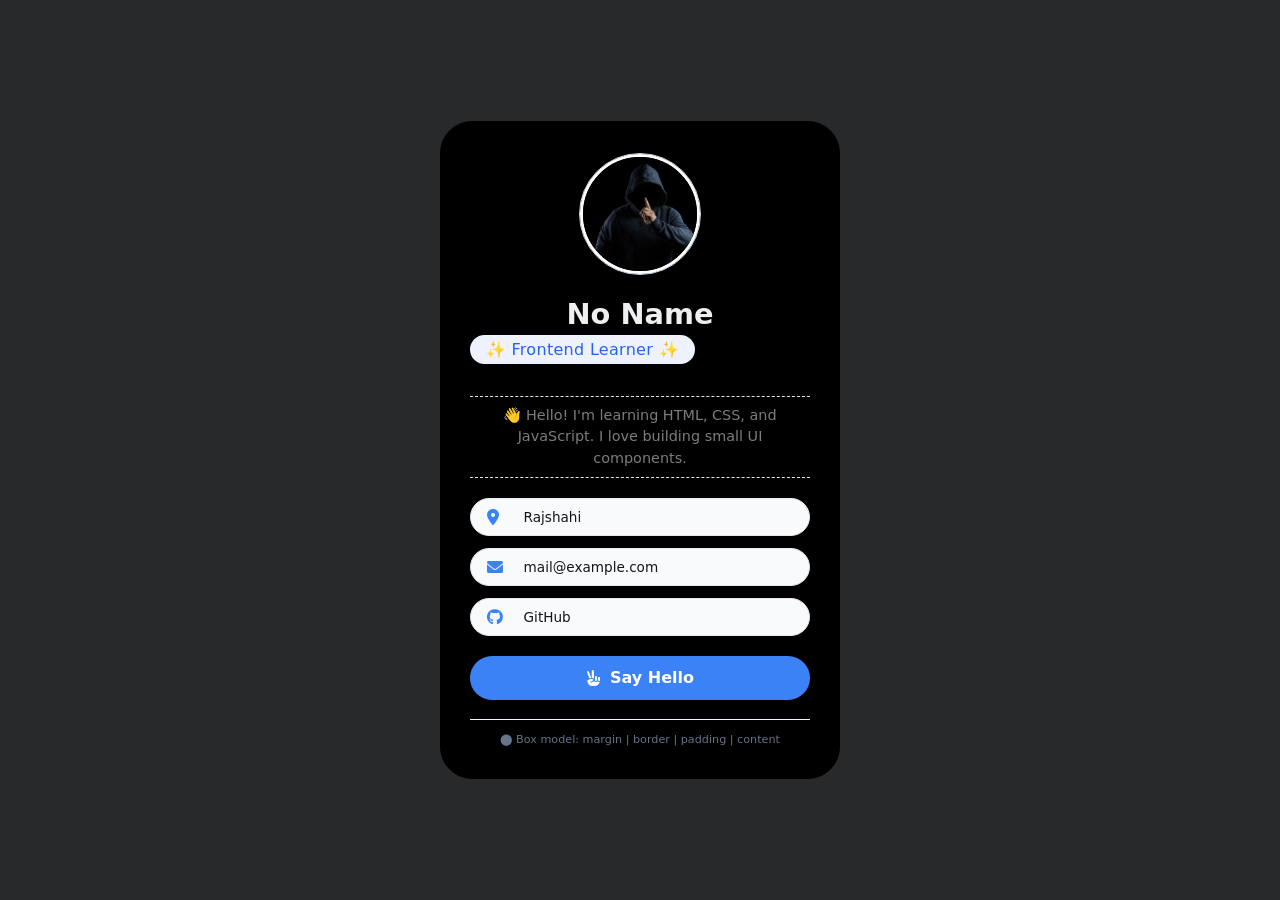
==== index.html @ 788404b5 "html Added" ====
<!DOCTYPE html>
<html lang="en">

<head>
    <meta charset="UTF-8">
    <meta name="viewport" content="width=device-width, initial-scale=1.0">
    <title>Basic Profile Card</title>
    <link rel="stylesheet" href="https://cdnjs.cloudflare.com/ajax/libs/font-awesome/6.0.0-beta3/css/all.min.css">
    <style>
        * {
            margin: 0;
            padding: 0;
            box-sizing: border-box;
        }

        body {
            font-family: 'Segoe UI', Roboto, system-ui, sans-serif;
            background: #27292b;
            min-height: 100vh;
            display: flex;
            align-items: center;
            justify-content: center;
            padding: 2rem;
        }

        .profile-card {
            max-width: 400px;
            width: 100%;
            background: rgb(0, 0, 0);
            padding: 2rem 1.8rem;
            border-radius: 32px;
            border: 1px solid black;
            margin: 0 auto;
            /* box-shadow: 
                inset 0 -3em 3em rgb(107, 80, 80),
                0 0 0 2px rgb(78, 60, 60),
                0.3em 0.3em 1em rgba(88, 85, 85, 0.6); */
            transition: transform 0.2s ease, box-shadow 0.2s;

        }

        .profile-card:hover {
            transform: translateY(-4px);
            box-shadow:
                inset 0 -3em 3em rgb(107, 80, 80),
                0 0 0 2px rgb(78, 60, 60),
                0.3em 0.3em 1em rgba(88, 85, 85, 0.6),
                0 20px 32px rgba(0, 0, 0, 0.12);
        }

        .avatar-container {
            text-align: center;
            margin-bottom: 1.2rem;
        }

        .avatar {
            width: 120px;
            height: 120px;
            border-radius: 50%;
            object-fit: cover;
            border: 3px solid white;
            outline: 1px solid #cbd5e1;
            box-shadow: 0 6px 12px rgba(0, 0, 0, 0.1);
            animation-name: profileImageAnimation;
            animation-duration: 10s;
            animation-iteration-count: infinite;
            /* animation-timing-function: linear; */
            /* animation_delay: 3s; */
            /* animation: name duration timing-function delay iteration-count direction fill-mode; */
        }

        .avatar:hover {
            animation-play-state: paused;

        }


        /* @keyframes profileImageAnimation {
            0% {
                transform: scale(1);
            } 
            50% {
                transform: scale(2);
            }
            100% {
                transform: scale(1);
            }
            to{
                transform: rotate(360deg);
             } 
        }*/
        @keyframes profileImageAnimation {
            to {
                transform: rotate(360deg);
            }
        }


        .profile-name {
            font-size: 1.8rem;
            font-weight: 700;
            text-align: center;
            color: #eeeff1;
            margin-bottom: 0.25rem;

        }

        .title {
            text-align: center;
            font-size: 1rem;
            font-weight: 500;
            color: #2563eb;
            background: #eef2ff;
            display: inline-block;
            width: auto;
            margin: 0 auto 1rem auto;
            padding: 0.3rem 1rem;
            border-radius: 40px;
            letter-spacing: 0.3px;
            animation: title 5s ease-in-out infinite;
            animation-direction: alternate;
        }

        @keyframes title {
            from {
                transform: translateX(0);
            }

            to {
                transform: translateX(125px);
            }
        }

        .bio {
            text-align: center;
            font-size: 0.9rem;
            line-height: 1.5;
            color: #7a7d80;
            margin: 1rem 0 1.2rem 0;
            padding: 0.5rem 0;
            border-top: 1px dashed #e2e8f0;
            border-bottom: 1px dashed #e2e8f0;
        }

        .details-list {
            list-style: none;
            margin: 1rem 0 1.2rem 0;
            padding: 0;
        }

        .detail-item {
            display: flex;
            align-items: center;
            gap: 0.7rem;
            background: #f8fafc;
            padding: 0.65rem 1rem;
            border-radius: 60px;
            margin-bottom: 0.7rem;
            font-size: 0.85rem;
            color: #151516;
            border: 1px solid #e2e8f0;
        }

        .detail-item i {
            width: 1.6rem;
            color: #3b82f6;
            font-size: 1rem;
        }

        /* email text can wrap */
        .email-text {
            font-family: monospace;
            word-break: break-all;
        }
        .greet-btn {
            width: 100%;
            background: #3b82f6;
            border: none;
            padding: 0.8rem 0;
            font-size: 1rem;
            font-weight: 600;
            color: white;
            border-radius: 40px;
            cursor: pointer;
            transition: background 0.2s, transform 0.1s;
            margin-top: 0.6rem;
            font-family: inherit;
            display: flex;
            align-items: center;
            justify-content: center;
            gap: 8px;
            box-shadow: 0 2px 6px rgba(0, 0, 0, 0.1);
        }

        .greet-btn:hover {
            background: #2563eb;
        }

        .greet-btn:active {
            transform: scale(0.97);
        }

        /* small footer note for box model demo (optional) */
        .model-note {
            text-align: center;
            font-size: 0.7rem;
            color: #64748b;
            margin-top: 1.2rem;
            border-top: 1px solid #eef2ff;
            padding-top: 0.8rem;
        }

        /* responsive */
        @media (max-width: 450px) {
            .profile-card {
                padding: 1.5rem;
            }
            .name {
                font-size: 1.5rem;
            }
        }
    </style>
</head>

<body>
    <main class="profile-card">
        <figure class="avatar-container">
            <img class="avatar" src="../assets/image/image.png" alt="Profile Image" loading="lazy">
            <figcaption style="display: none;">Profile photo: No Name, developer</figcaption>
        </figure>

        <header>
            <h1 class="profile-name">No Name</h1>
            <p class="title">✨ Frontend Learner ✨</p>
        </header>
        <section class="bio">
            <p>👋 Hello! I'm learning HTML, CSS, and JavaScript.
                I love building small UI components.</p>
        </section>
        <article>
            <ul class="details-list">
                <li class="detail-item">
                    <i class="fas fa-map-marker-alt"></i>
                    <span>Rajshahi</span>
                </li>
                <li class="detail-item">
                    <i class="fas fa-envelope"></i>
                    <span>mail@example.com</span>
                </li>
                <li class="detail-item">
                    <i class="fab fa-github"></i>
                    <span>GitHub</span>
                </li>
            </ul>
            <button class="greet-btn" id="greetingButton">
                <i class="fas fa-hand-peace"></i> Say Hello
            </button>

            <!-- tiny footer to show box model explanation (optional) -->
            <footer class="model-note">
                ⬤ Box model: margin | border | padding | content
            </footer>
        </article>
    </main>
</body>

</html>
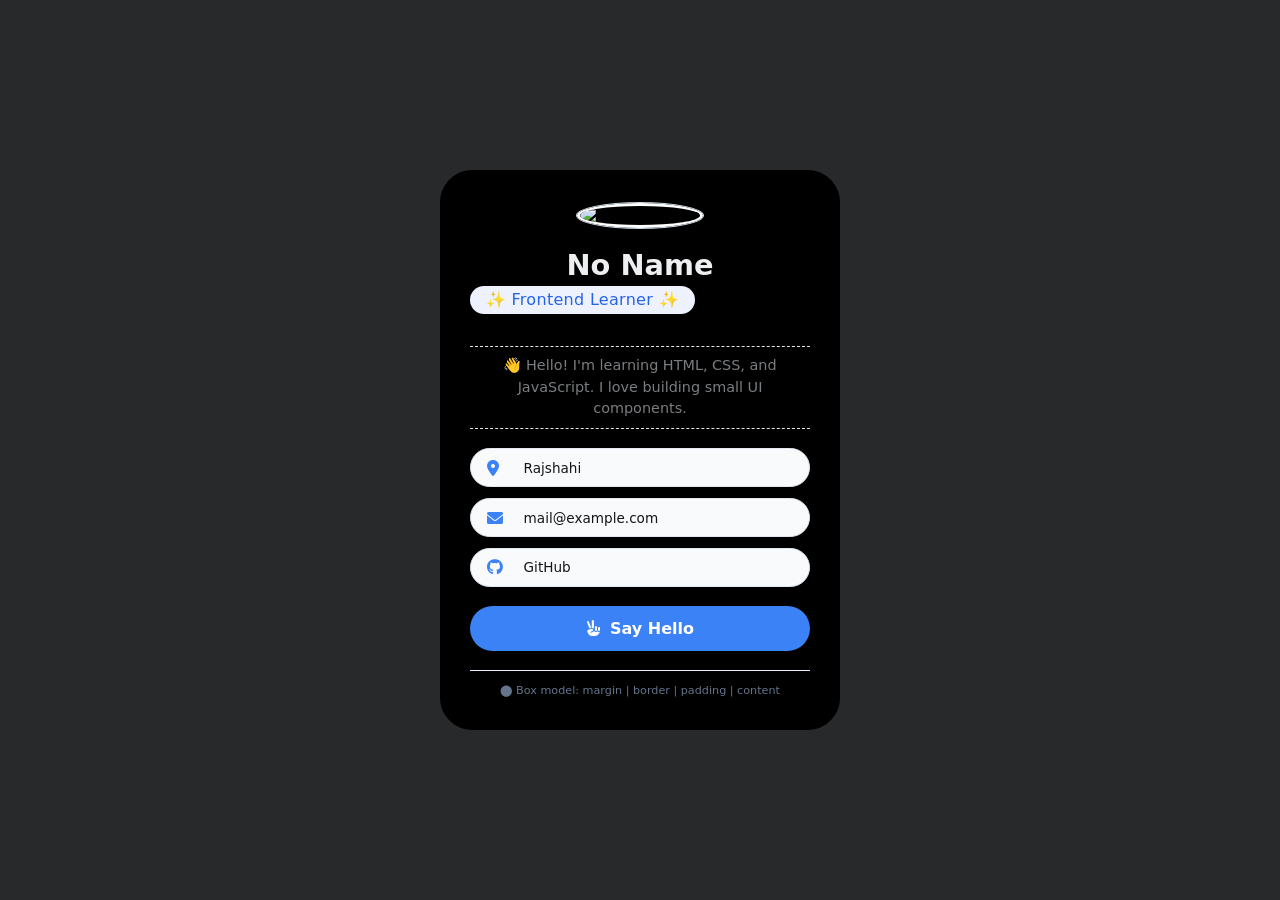
==== commit 8a1630e0: "..." ====
--- a/index.html
+++ b/index.html
@@ -4,7 +4,7 @@
 <head>
     <meta charset="UTF-8">
     <meta name="viewport" content="width=device-width, initial-scale=1.0">
-    <title>Basic Profile Card</title>
+    <title>Profile</title>
     <link rel="stylesheet" href="https://cdnjs.cloudflare.com/ajax/libs/font-awesome/6.0.0-beta3/css/all.min.css">
     <style>
         * {
@@ -42,8 +42,8 @@
         .profile-card:hover {
             transform: translateY(-4px);
             box-shadow:
-                inset 0 -3em 3em rgb(107, 80, 80),
-                0 0 0 2px rgb(78, 60, 60),
+                inset 0 -3em 3em rgb(41, 39, 39),
+                0 0 0 2px rgb(35, 33, 33),
                 0.3em 0.3em 1em rgba(88, 85, 85, 0.6),
                 0 20px 32px rgba(0, 0, 0, 0.12);
         }
@@ -225,7 +225,7 @@
 <body>
     <main class="profile-card">
         <figure class="avatar-container">
-            <img class="avatar" src="../assets/image/image.png" alt="Profile Image" loading="lazy">
+            <img class="avatar" src="" alt="Profile Image" loading="lazy">
             <figcaption style="display: none;">Profile photo: No Name, developer</figcaption>
         </figure>
 
@@ -264,4 +264,4 @@
     </main>
 </body>
 
-</html>+</html>
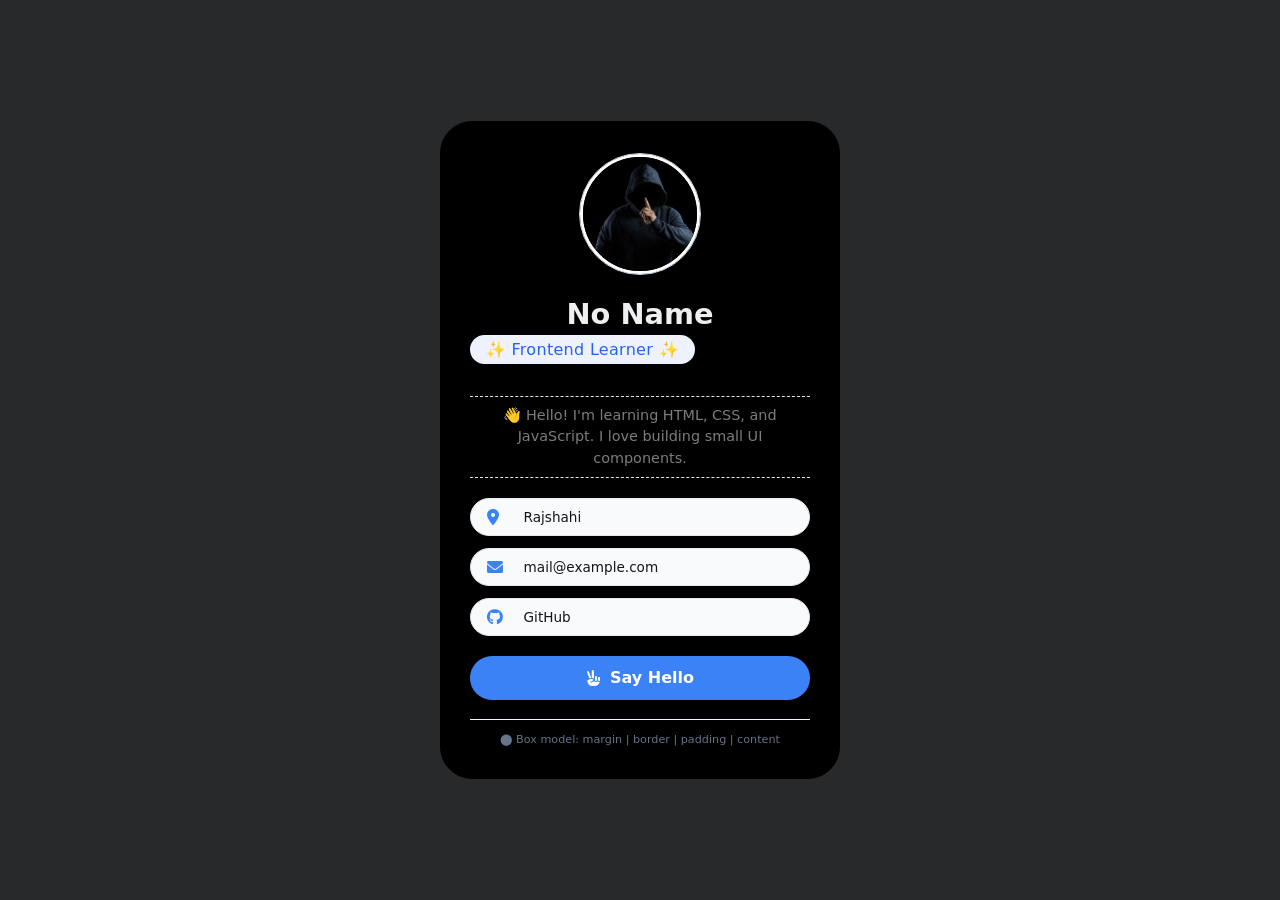
==== commit 07e69561: "..." ====
--- a/index.html
+++ b/index.html
@@ -225,7 +225,7 @@
 <body>
     <main class="profile-card">
         <figure class="avatar-container">
-            <img class="avatar" src="" alt="Profile Image" loading="lazy">
+            <img class="avatar" src="assets/image/image.png" alt="Profile Image" loading="lazy">
             <figcaption style="display: none;">Profile photo: No Name, developer</figcaption>
         </figure>
 
